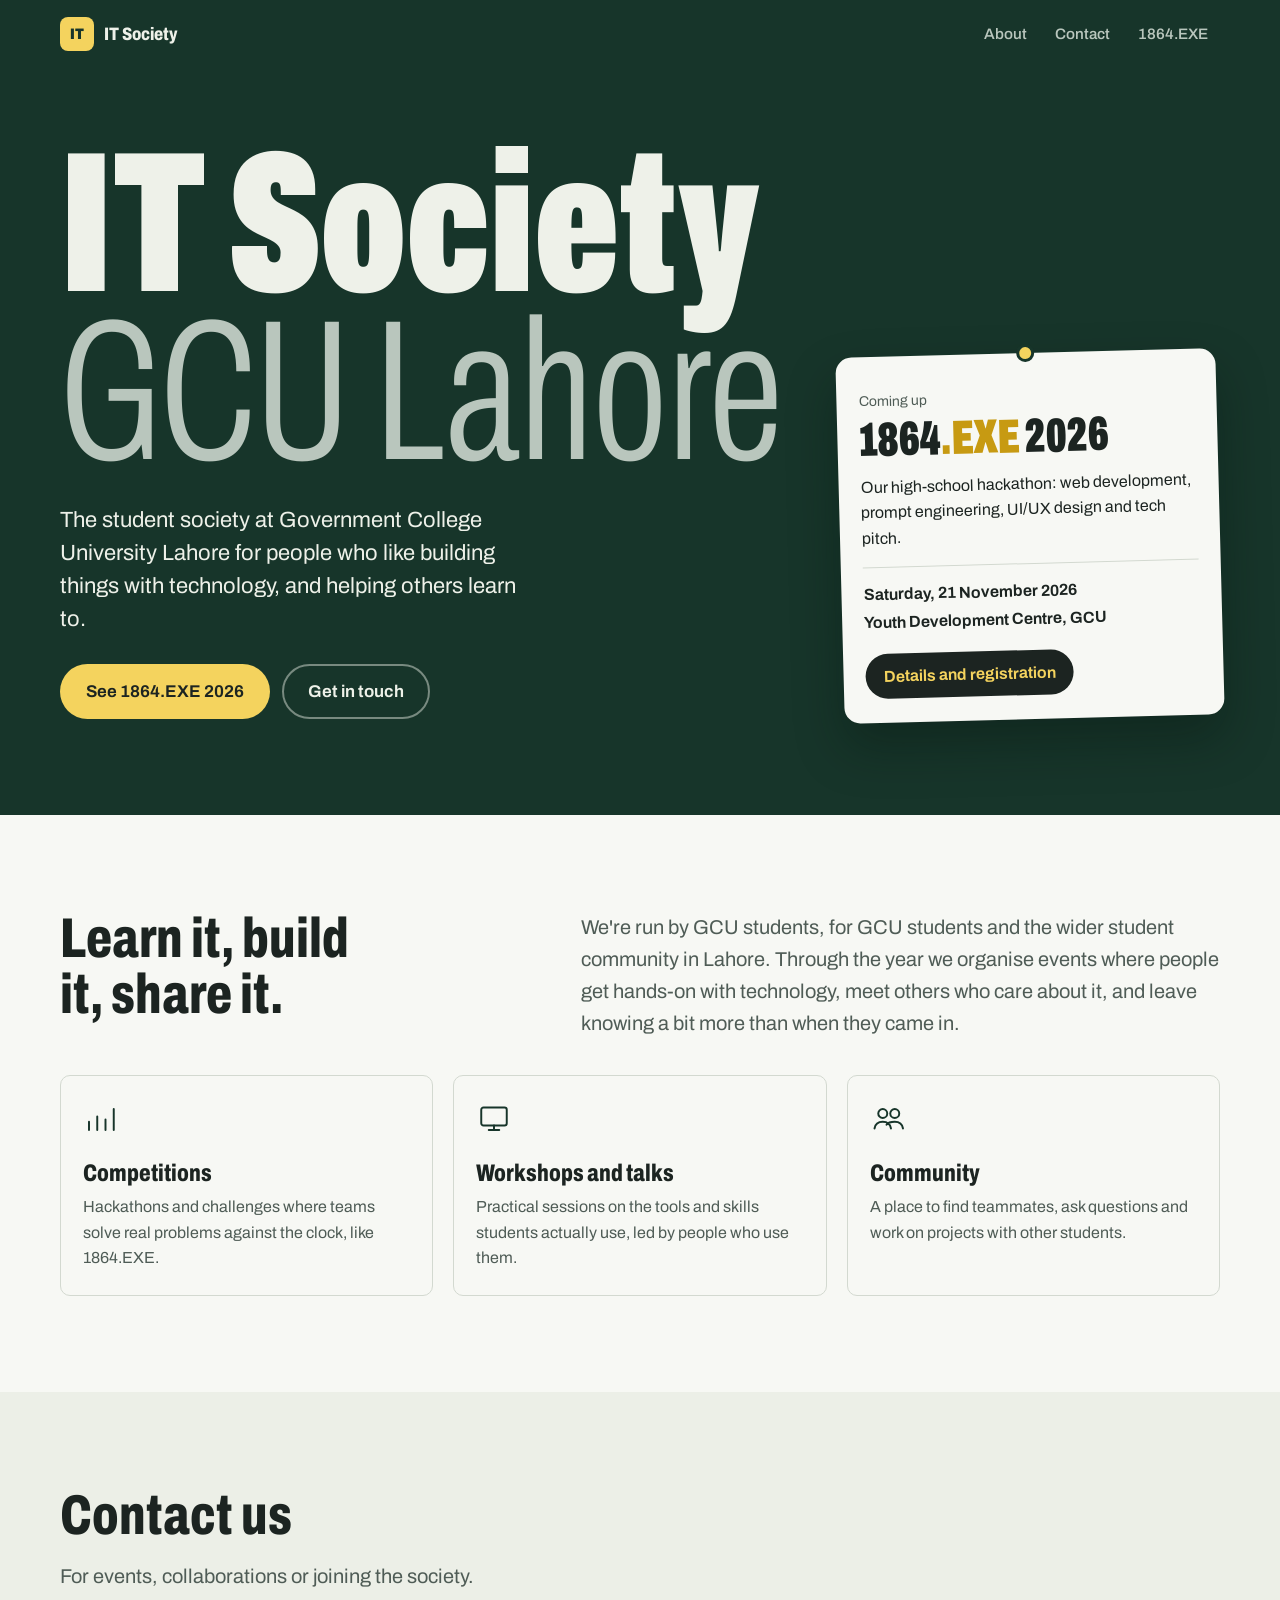
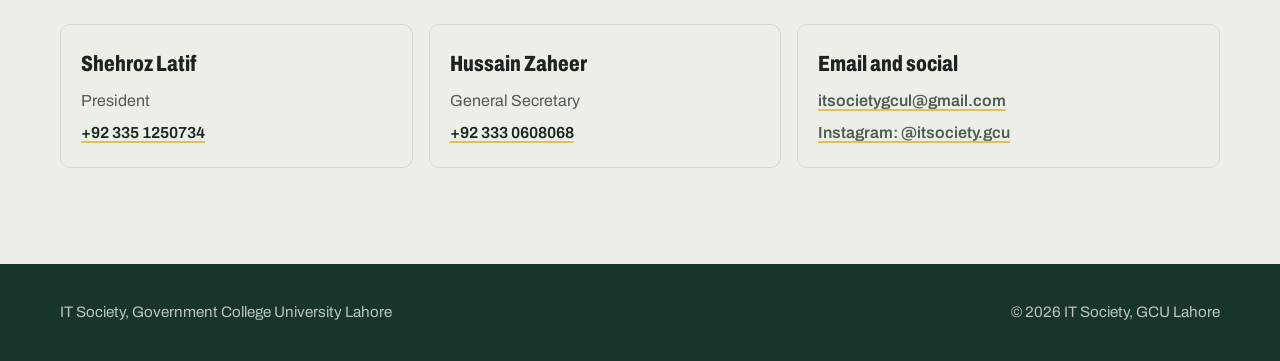
==== index.html @ 1a096a8c "deploymen" ====
<!DOCTYPE html>
<html lang="en">
<head>
  <meta charset="UTF-8" />
  <meta name="viewport" content="width=device-width, initial-scale=1" />
  <title>IT Society – Government College University Lahore</title>
  <meta name="description" content="The IT Society of Government College University Lahore: a student society for people who like building things with technology." />
  <meta name="theme-color" content="#17352A" />
  <meta property="og:title" content="IT Society – GCU Lahore" />
  <meta property="og:description" content="A student society at Government College University Lahore for people who like building things with technology." />
  <meta property="og:url" content="https://itsocietygcu.com/" />
  <meta property="og:type" content="website" />

  <link rel="icon" type="image/svg+xml" href="data:image/svg+xml,%3Csvg xmlns='http://www.w3.org/2000/svg' viewBox='0 0 64 64'%3E%3Crect width='64' height='64' rx='12' fill='%2317352A'/%3E%3Ctext x='32' y='43' font-family='Arial,sans-serif' font-size='28' font-weight='800' fill='%23F4D35E' text-anchor='middle'%3EIT%3C/text%3E%3C/svg%3E" />

  <link rel="preconnect" href="https://fonts.googleapis.com" />
  <link rel="preconnect" href="https://fonts.gstatic.com" crossorigin />
  <link href="https://fonts.googleapis.com/css2?family=Archivo:wdth,wght@62..125,300..900&display=swap" rel="stylesheet" />

  <style>
    :root {
      --board: #17352A;
      --board-2: #204638;
      --chalk: #EEF1E9;
      --chalk-dim: #B9C6BD;
      --paper: #F7F8F4;
      --tint: #ECEFE7;
      --ink: #1C2421;
      --ink-2: #4F5C56;
      --line: #D3D9D0;
      --yellow: #F4D35E;
      --yellow-deep: #E9C13A;
      --gutter: 20px;
      --max: 1160px;
    }
    @media (min-width: 640px) { :root { --gutter: 32px; } }
    @media (min-width: 1120px) { :root { --gutter: 48px; } }

    *, *::before, *::after { box-sizing: border-box; }
    html { scroll-behavior: smooth; -webkit-text-size-adjust: 100%; }
    body {
      margin: 0;
      background: var(--paper);
      color: var(--ink);
      font-family: 'Archivo', system-ui, -apple-system, 'Segoe UI', Roboto, sans-serif;
      font-size: 1rem;
      line-height: 1.6;
      -webkit-font-smoothing: antialiased;
      overflow-x: hidden;
    }
    h1, h2, h3, p, ul { margin: 0; }
    ul { padding: 0; list-style: none; }
    a { color: inherit; }
    :focus-visible { outline: 3px solid var(--yellow-deep); outline-offset: 3px; border-radius: 4px; }

    .skip { position: absolute; left: 12px; top: -60px; z-index: 10; background: var(--yellow); color: var(--ink); padding: 10px 14px; border-radius: 6px; font-weight: 600; text-decoration: none; }
    .skip:focus { top: 12px; }

    .wrap { max-width: calc(var(--max) + var(--gutter) * 2); margin: 0 auto; padding: 0 var(--gutter); }

    .btn {
      display: inline-flex; align-items: center; justify-content: center;
      min-height: 52px; padding: 12px 24px;
      border-radius: 999px; border: 2px solid transparent;
      font-weight: 650; font-size: 1.0625rem; text-decoration: none; text-align: center;
      transition: background-color .2s ease, border-color .2s ease, color .2s ease;
    }
    .btn-yellow { background: var(--yellow); color: var(--ink); }
    .btn-yellow:hover { background: var(--yellow-deep); }
    .btn-line { border-color: rgba(238, 241, 233, .45); color: var(--chalk); }
    .btn-line:hover { border-color: var(--chalk); }

    /* ---------- Top: header + hero share the board ---------- */
    .top { background: var(--board); color: var(--chalk); overflow: hidden; }
    .bar { display: flex; align-items: center; justify-content: space-between; gap: 16px; min-height: 68px; }
    .mark {
      display: inline-flex; align-items: center; gap: 10px;
      font-weight: 800; font-size: 1.125rem; text-decoration: none;
      font-variation-settings: 'wdth' 80;
    }
    .mark-box {
      display: grid; place-items: center;
      width: 34px; height: 34px; border-radius: 8px;
      background: var(--yellow); color: var(--board);
      font-size: .95rem; font-weight: 900;
    }
    .bar nav { display: flex; gap: 4px; }
    .bar nav a {
      padding: 10px 12px; border-radius: 999px;
      text-decoration: none; color: var(--chalk-dim); font-weight: 550; font-size: .95rem;
      transition: color .2s ease, background-color .2s ease;
    }
    .bar nav a:hover { color: var(--chalk); background: rgba(238, 241, 233, .08); }
    @media (max-width: 520px) { .bar nav a:not(:last-child) { display: none; } }

    .hero { padding-top: 48px; padding-bottom: 64px; }
    .hero-title {
      font-weight: 900;
      font-variation-settings: 'wdth' 62;
      font-size: clamp(4.5rem, 24vw, 12.5rem);
      line-height: .84;
      letter-spacing: -.005em;
    }
    .hero-title span { display: block; color: var(--chalk-dim); font-weight: 300; }
    .hero-text {
      margin-top: 28px;
      max-width: 36ch;
      font-size: clamp(1.125rem, 2.4vw, 1.375rem);
      line-height: 1.5;
    }
    .hero-actions { display: grid; gap: 12px; margin-top: 28px; }
    @media (min-width: 640px) {
      .hero { padding-top: 72px; padding-bottom: 96px; }
      .hero-actions { display: flex; flex-wrap: wrap; }
    }
    @media (min-width: 1000px) {
      .hero-grid { display: grid; grid-template-columns: minmax(0, 1fr) 380px; gap: 56px; align-items: end; }
    }

    /* Featured event: a pinned notice */
    .notice {
      margin-top: 44px;
      display: block;
      background: var(--paper); color: var(--ink);
      border-radius: 16px;
      padding: 22px 22px 24px;
      text-decoration: none;
      box-shadow: 0 24px 48px rgba(5, 20, 14, .35);
      position: relative;
      transition: transform .25s ease;
    }
    .notice::before {
      content: ''; position: absolute; top: -9px; left: 50%;
      width: 18px; height: 18px; margin-left: -9px; border-radius: 50%;
      background: var(--yellow); border: 3px solid var(--board);
    }
    .notice-kicker { font-size: .875rem; color: var(--ink-2); }
    .notice h2 {
      margin-top: 6px;
      font-weight: 900; font-variation-settings: 'wdth' 62;
      font-size: 3rem; line-height: .9;
    }
    .notice h2 b { color: #C79A12; font-weight: 900; }
    .notice p { margin-top: 12px; }
    .notice-meta { margin-top: 16px; padding-top: 14px; border-top: 1px solid var(--line); font-weight: 650; display: grid; gap: 2px; }
    .notice-go {
      margin-top: 18px;
      display: inline-flex; align-items: center; min-height: 44px; padding: 10px 18px;
      border-radius: 999px; background: var(--ink); color: var(--yellow); font-weight: 650;
    }
    .notice:hover { transform: translateY(-3px); }
    @media (min-width: 1000px) {
      .notice { margin-top: 0; transform: rotate(-1.5deg); }
      .notice:hover { transform: rotate(-1.5deg) translateY(-3px); }
    }

    /* ---------- Sections ---------- */
    .block { padding: 64px 0; }
    .block-tint { background: var(--tint); }
    @media (min-width: 900px) { .block { padding: 96px 0; } }
    .h2 {
      font-weight: 800; font-variation-settings: 'wdth' 72;
      font-size: clamp(2rem, 6.4vw, 3.5rem); line-height: 1;
      text-wrap: balance;
    }
    .lead { margin-top: 16px; font-size: clamp(1.0625rem, 2.2vw, 1.25rem); max-width: 60ch; color: var(--ink-2); }

    .about { display: grid; gap: 20px; }
    @media (min-width: 900px) { .about { grid-template-columns: 5fr 7fr; gap: 64px; align-items: start; } .about .lead { margin-top: 0; } }

    .work { display: grid; gap: 16px; margin-top: 36px; }
    .work li {
      background: var(--paper);
      border: 1px solid var(--line);
      border-radius: 10px;
      padding: 24px 22px;
    }
    .work h3 { font-weight: 800; font-variation-settings: 'wdth' 75; font-size: 1.5rem; line-height: 1.1; }
    .work p { margin-top: 8px; color: var(--ink-2); }
    .work svg { width: 36px; height: 36px; color: var(--board); margin-bottom: 16px; }
    @media (min-width: 800px) { .work { grid-template-columns: repeat(3, 1fr); gap: 20px; } }

    .contacts { display: grid; gap: 16px; margin-top: 32px; }
    .person { padding: 22px 20px; border: 1px solid var(--line); border-radius: 10px; display: grid; gap: 6px; align-content: start; }
    .person h3 { font-weight: 800; font-variation-settings: 'wdth' 75; font-size: 1.375rem; }
    .person p { color: var(--ink-2); }
    .person a { font-weight: 600; text-decoration-color: var(--yellow-deep); text-decoration-thickness: 2px; text-underline-offset: 3px; overflow-wrap: anywhere; }
    .person a:hover { text-decoration-color: var(--ink); }
    @media (min-width: 720px) { .contacts { grid-template-columns: 1fr 1fr; } }
    @media (min-width: 1000px) { .contacts { grid-template-columns: 1fr 1fr 1.2fr; } }

    .footer { background: var(--board); color: var(--chalk-dim); padding: 36px 0; font-size: .95rem; }
    .footer .wrap { display: grid; gap: 8px; }
    @media (min-width: 800px) { .footer .wrap { grid-template-columns: 1fr auto; align-items: center; } }

    @media (prefers-reduced-motion: reduce) {
      html { scroll-behavior: auto; }
      * { transition: none !important; }
    }
  </style>
</head>
<body>
  <a class="skip" href="#main">Skip to content</a>

  <div class="top">
    <header class="wrap bar">
      <a class="mark" href="./" aria-label="IT Society, home">
        <span class="mark-box" aria-hidden="true">IT</span>
        IT Society
      </a>
      <nav aria-label="Main">
        <a href="#about">About</a>
        <a href="#contact">Contact</a>
        <a href="hackathon/">1864.EXE</a>
      </nav>
    </header>

    <section class="wrap hero hero-grid" aria-labelledby="title">
      <div>
        <h1 class="hero-title" id="title">IT Society <span>GCU Lahore</span></h1>
        <p class="hero-text">
          The student society at Government College University Lahore for people
          who like building things with technology, and helping others learn to.
        </p>
        <div class="hero-actions">
          <a class="btn btn-yellow" href="hackathon/">See 1864.EXE 2026</a>
          <a class="btn btn-line" href="#contact">Get in touch</a>
        </div>
      </div>

      <a class="notice" href="hackathon/" aria-label="1864.EXE 2026: high-school hackathon on 21 November 2026. Read more and register.">
        <p class="notice-kicker">Coming up</p>
        <h2>1864<b>.EXE</b> 2026</h2>
        <p>Our high-school hackathon: web development, prompt engineering, UI/UX design and tech pitch.</p>
        <div class="notice-meta">
          <span>Saturday, 21 November 2026</span>
          <span>Youth Development Centre, GCU</span>
        </div>
        <span class="notice-go">Details and registration</span>
      </a>
    </section>
  </div>

  <main id="main">
    <section class="block" id="about" aria-labelledby="aboutTitle">
      <div class="wrap">
        <div class="about">
          <h2 class="h2" id="aboutTitle">Learn it, build it, share it.</h2>
          <p class="lead">
            We're run by GCU students, for GCU students and the wider student
            community in Lahore. Through the year we organise events where people
            get hands-on with technology, meet others who care about it, and
            leave knowing a bit more than when they came in.
          </p>
        </div>

        <ul class="work">
          <li>
            <svg viewBox="0 0 48 48" fill="none" aria-hidden="true"><path d="M8 40V29M19 40V22M30 40V26M41 40V12" stroke="currentColor" stroke-width="2.6" stroke-linecap="round"/></svg>
            <h3>Competitions</h3>
            <p>Hackathons and challenges where teams solve real problems against the clock, like 1864.EXE.</p>
          </li>
          <li>
            <svg viewBox="0 0 48 48" fill="none" aria-hidden="true"><rect x="7" y="10" width="34" height="24" rx="3" stroke="currentColor" stroke-width="2.6"/><path d="M17 40h14M24 34v6" stroke="currentColor" stroke-width="2.6" stroke-linecap="round"/></svg>
            <h3>Workshops and talks</h3>
            <p>Practical sessions on the tools and skills students actually use, led by people who use them.</p>
          </li>
          <li>
            <svg viewBox="0 0 48 48" fill="none" aria-hidden="true"><circle cx="17" cy="18" r="6" stroke="currentColor" stroke-width="2.6"/><circle cx="33" cy="18" r="6" stroke="currentColor" stroke-width="2.6"/><path d="M6 38c1-6 5.5-9 11-9s10 3 11 9M22 33c1.7-2.6 6-4 11-4 5.5 0 10 3 11 9" stroke="currentColor" stroke-width="2.6" stroke-linecap="round"/></svg>
            <h3>Community</h3>
            <p>A place to find teammates, ask questions and work on projects with other students.</p>
          </li>
        </ul>
      </div>
    </section>

    <section class="block block-tint" id="contact" aria-labelledby="contactTitle">
      <div class="wrap">
        <h2 class="h2" id="contactTitle">Contact us</h2>
        <p class="lead">For events, collaborations or joining the society.</p>

        <div class="contacts">
          <div class="person">
            <h3>Shehroz Latif</h3>
            <p>President</p>
            <a href="tel:+923351250734">+92 335 1250734</a>
          </div>
          <div class="person">
            <h3>Hussain Zaheer</h3>
            <p>General Secretary</p>
            <a href="tel:+923330608068">+92 333 0608068</a>
          </div>
          <div class="person">
            <h3>Email and social</h3>
            <p><a href="mailto:itsocietygcul@gmail.com">itsocietygcul@gmail.com</a></p>
            <p><a href="https://www.instagram.com/itsociety.gcu/" target="_blank" rel="noopener noreferrer">Instagram: @itsociety.gcu</a></p>
          </div>
        </div>
      </div>
    </section>
  </main>

  <footer class="footer">
    <div class="wrap">
      <p>IT Society, Government College University Lahore</p>
      <p>© 2026 IT Society, GCU Lahore</p>
    </div>
  </footer>
</body>
</html>
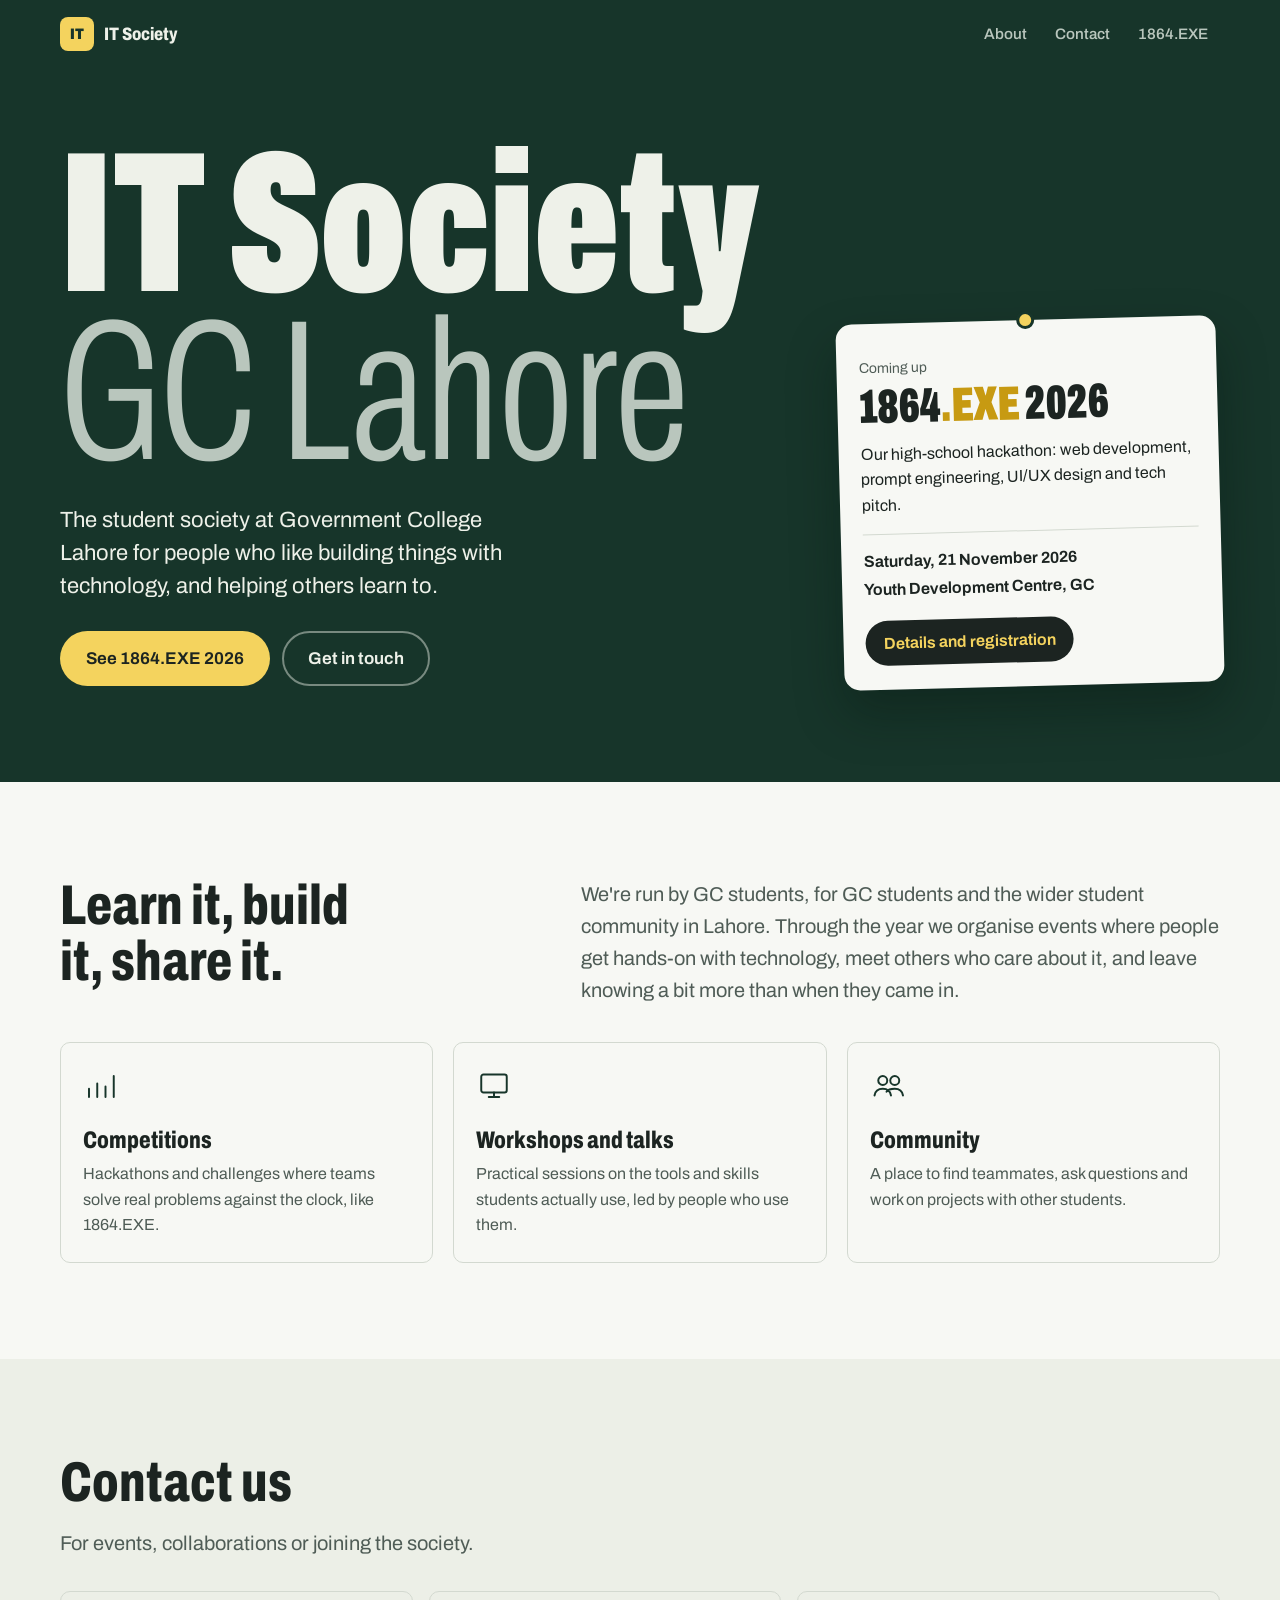
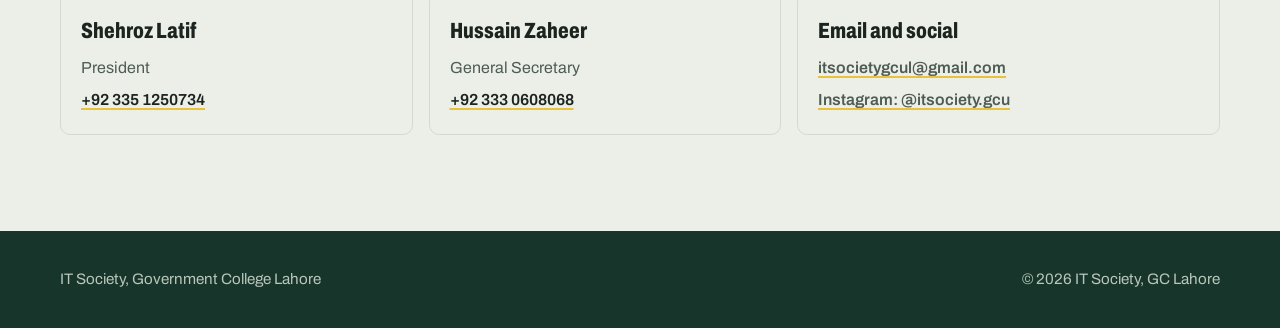
==== commit 0d076e2d: "Update branding: Change GCU to GC, remove time and prize pool from hackathon page" ====
--- a/index.html
+++ b/index.html
@@ -3,12 +3,12 @@
 <head>
   <meta charset="UTF-8" />
   <meta name="viewport" content="width=device-width, initial-scale=1" />
-  <title>IT Society – Government College University Lahore</title>
-  <meta name="description" content="The IT Society of Government College University Lahore: a student society for people who like building things with technology." />
+  <title>IT Society – Government College Lahore</title>
+  <meta name="description" content="The IT Society of Government College Lahore: a student society for people who like building things with technology." />
   <meta name="theme-color" content="#17352A" />
-  <meta property="og:title" content="IT Society – GCU Lahore" />
-  <meta property="og:description" content="A student society at Government College University Lahore for people who like building things with technology." />
-  <meta property="og:url" content="https://itsocietygcu.com/" />
+  <meta property="og:title" content="IT Society – GC Lahore" />
+  <meta property="og:description" content="A student society at Government College Lahore for people who like building things with technology." />
+  <meta property="og:url" content="https://itsocietygc.com/" />
   <meta property="og:type" content="website" />
 
   <link rel="icon" type="image/svg+xml" href="data:image/svg+xml,%3Csvg xmlns='http://www.w3.org/2000/svg' viewBox='0 0 64 64'%3E%3Crect width='64' height='64' rx='12' fill='%2317352A'/%3E%3Ctext x='32' y='43' font-family='Arial,sans-serif' font-size='28' font-weight='800' fill='%23F4D35E' text-anchor='middle'%3EIT%3C/text%3E%3C/svg%3E" />
@@ -217,9 +217,9 @@
 
     <section class="wrap hero hero-grid" aria-labelledby="title">
       <div>
-        <h1 class="hero-title" id="title">IT Society <span>GCU Lahore</span></h1>
+        <h1 class="hero-title" id="title">IT Society <span>GC Lahore</span></h1>
         <p class="hero-text">
-          The student society at Government College University Lahore for people
+          The student society at Government College Lahore for people
           who like building things with technology, and helping others learn to.
         </p>
         <div class="hero-actions">
@@ -234,7 +234,7 @@
         <p>Our high-school hackathon: web development, prompt engineering, UI/UX design and tech pitch.</p>
         <div class="notice-meta">
           <span>Saturday, 21 November 2026</span>
-          <span>Youth Development Centre, GCU</span>
+          <span>Youth Development Centre, GC</span>
         </div>
         <span class="notice-go">Details and registration</span>
       </a>
@@ -247,7 +247,7 @@
         <div class="about">
           <h2 class="h2" id="aboutTitle">Learn it, build it, share it.</h2>
           <p class="lead">
-            We're run by GCU students, for GCU students and the wider student
+            We're run by GC students, for GC students and the wider student
             community in Lahore. Through the year we organise events where people
             get hands-on with technology, meet others who care about it, and
             leave knowing a bit more than when they came in.
@@ -302,8 +302,8 @@
 
   <footer class="footer">
     <div class="wrap">
-      <p>IT Society, Government College University Lahore</p>
-      <p>© 2026 IT Society, GCU Lahore</p>
+      <p>IT Society, Government College Lahore</p>
+      <p>© 2026 IT Society, GC Lahore</p>
     </div>
   </footer>
 </body>
